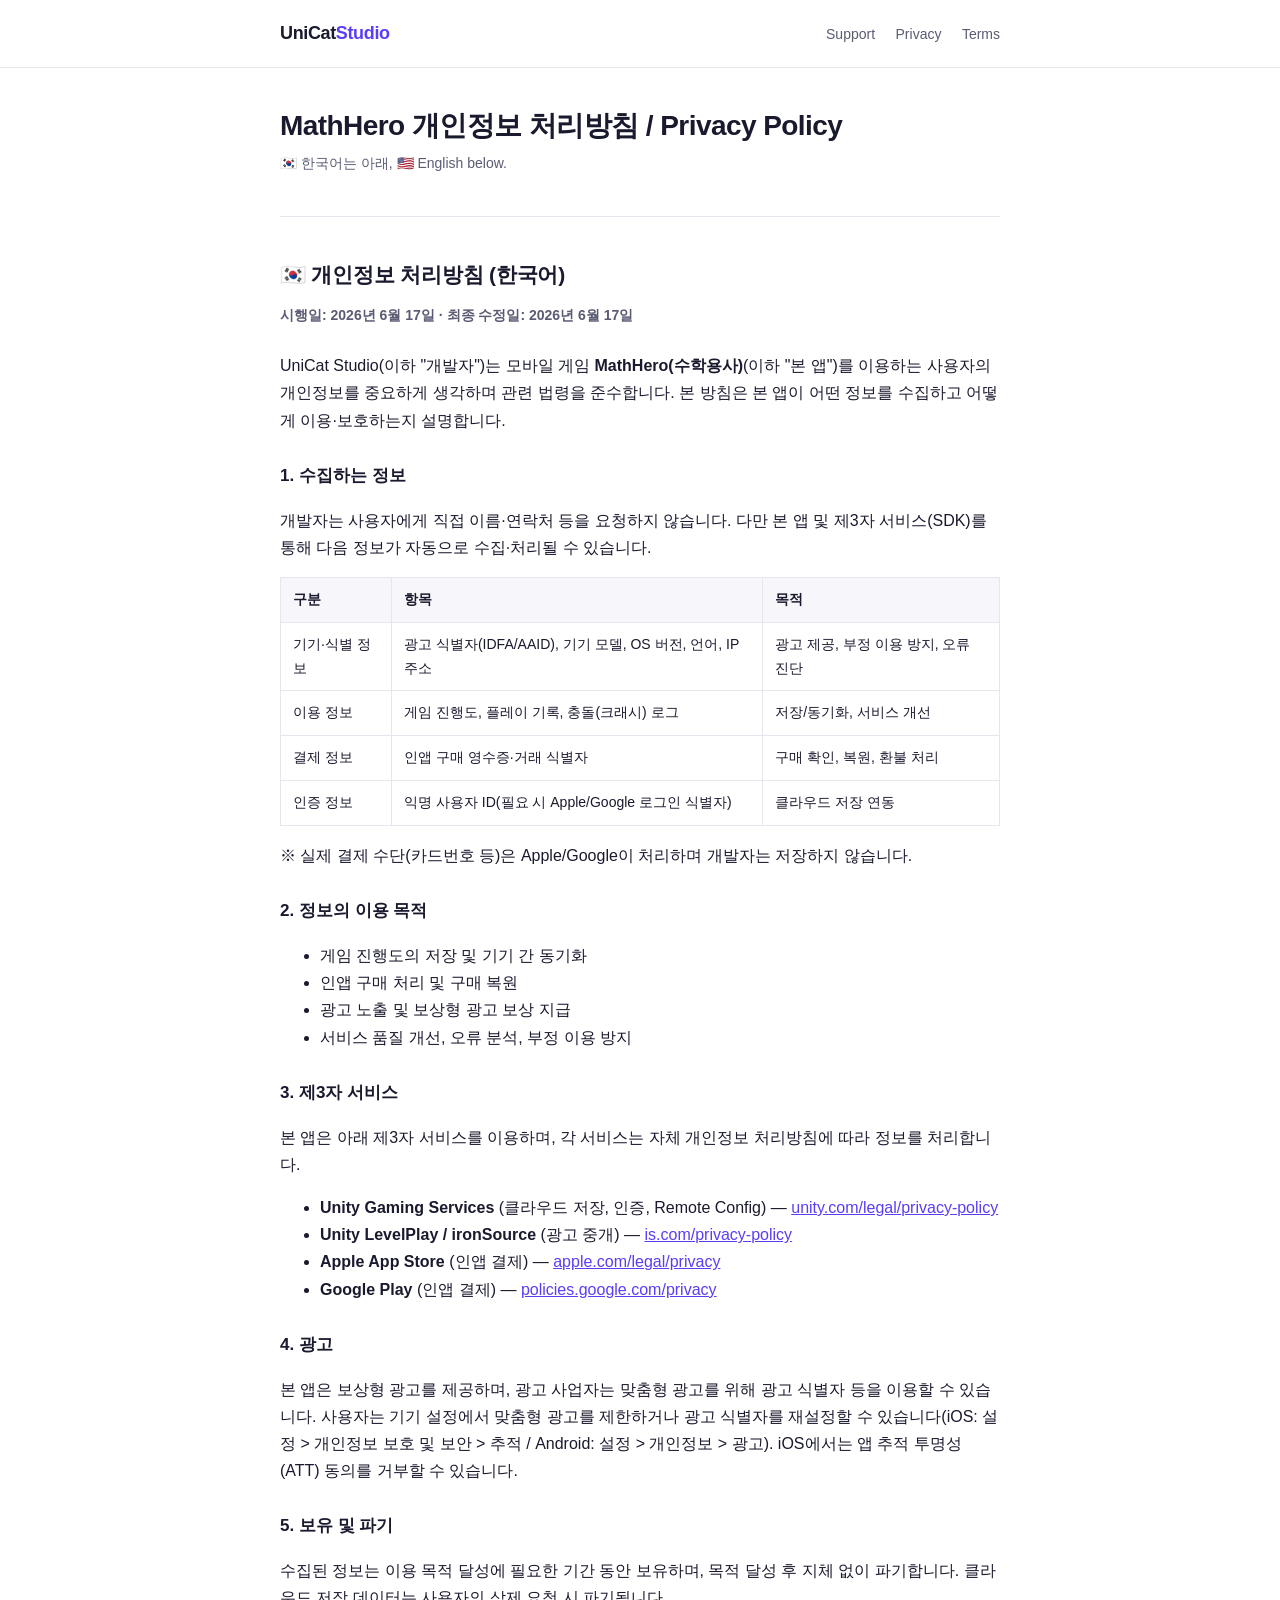
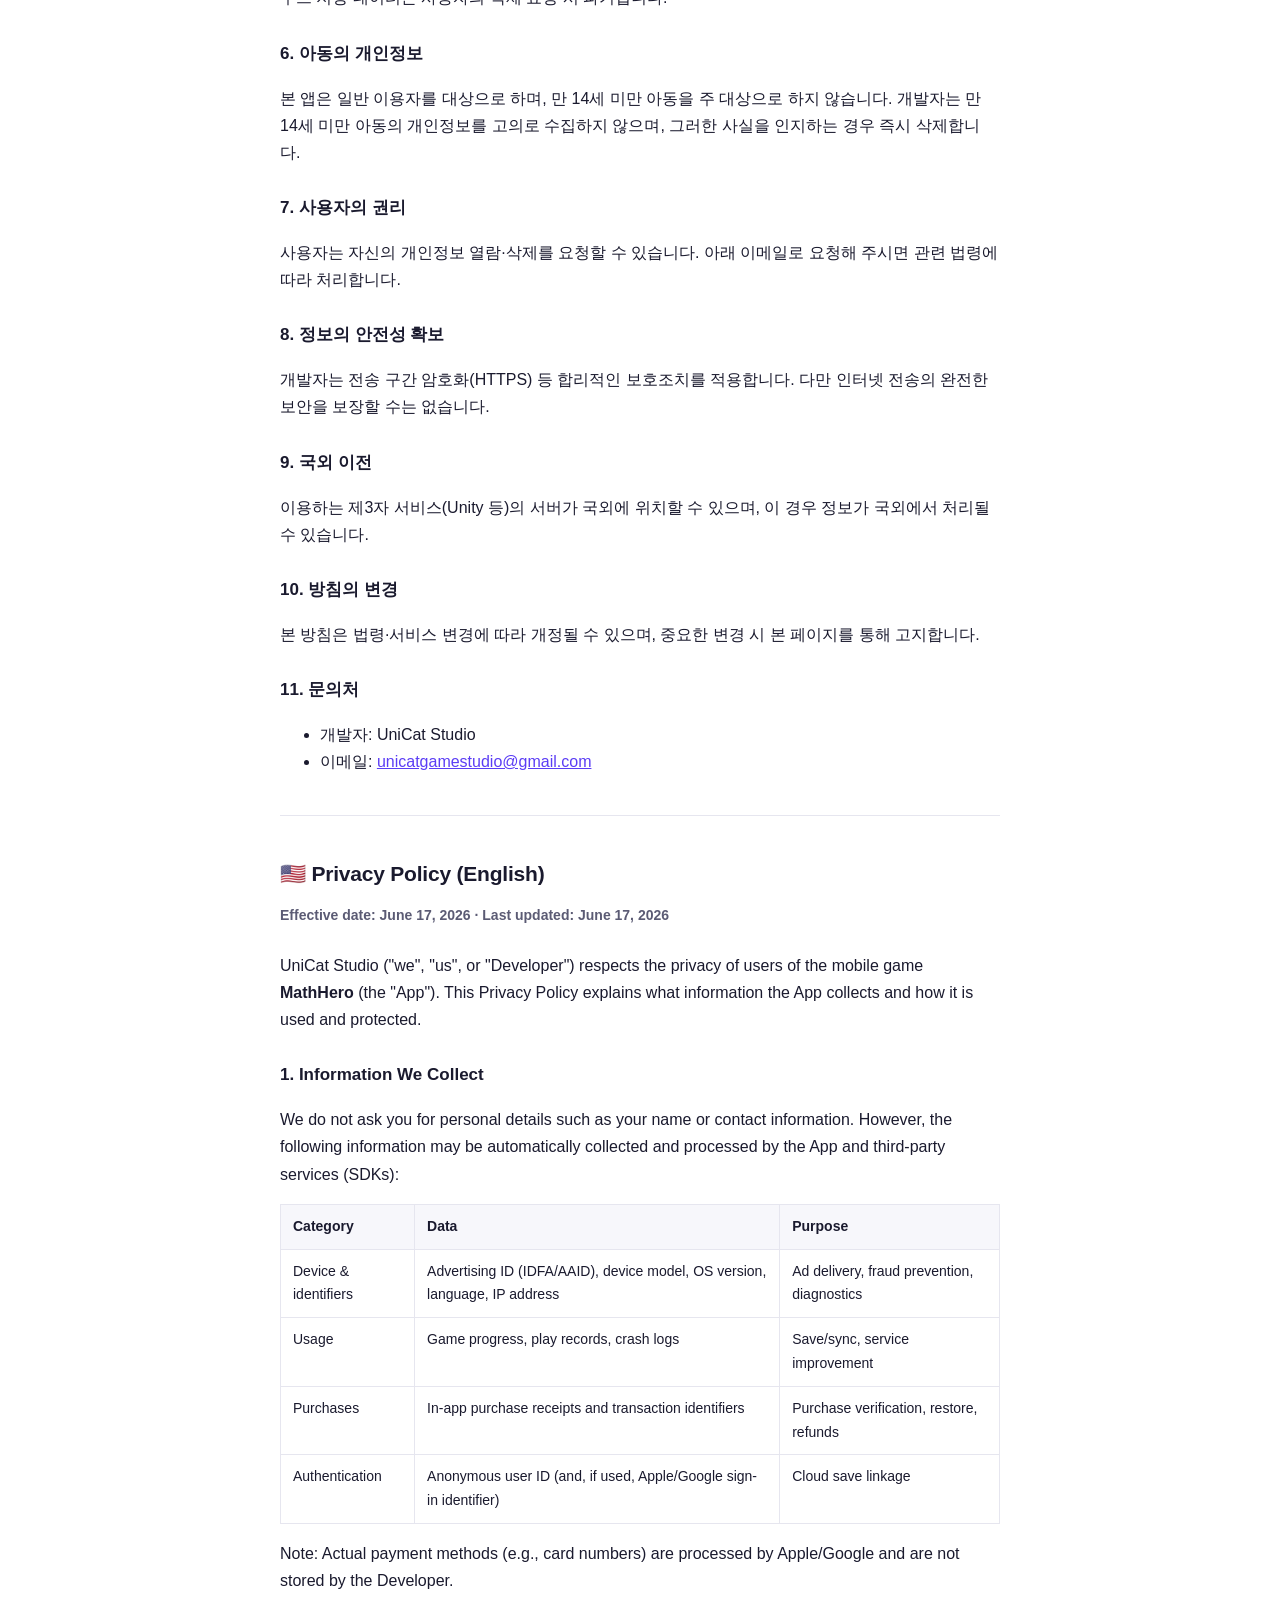
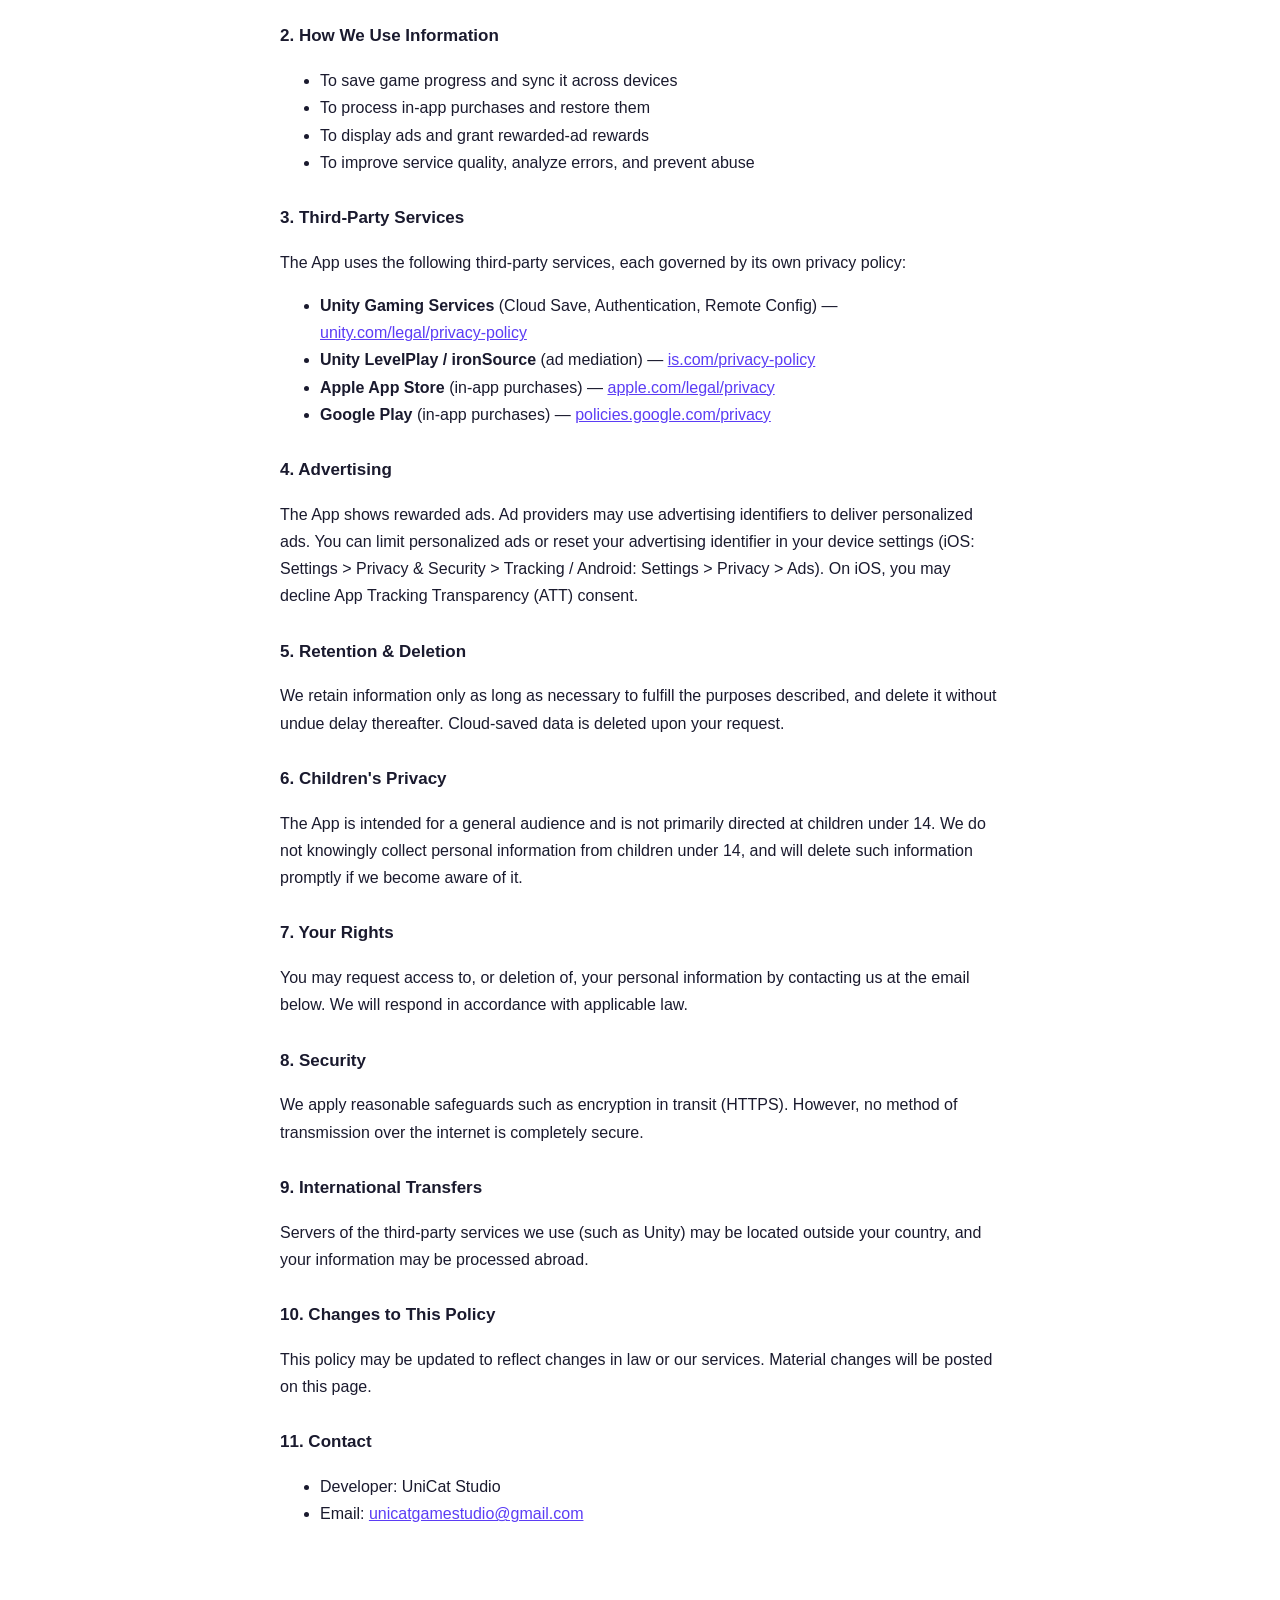
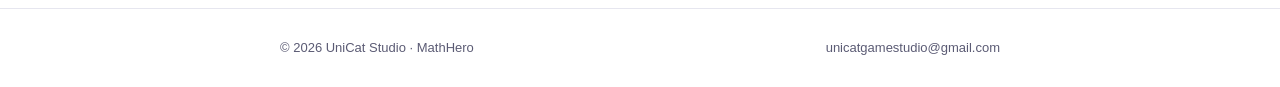
==== mathhero/privacy.html @ fc1dd63a "UniCat Studio 웹사이트 초기 배포 (스튜디오 홈 + MathHero 개인정보/약관/지원) Co-Authored-By: Claude Opus 4.8 <noreply@ant" ====
<!DOCTYPE html>
<html lang="ko">
<head>
  <meta charset="UTF-8">
  <meta name="viewport" content="width=device-width, initial-scale=1">
  <title>MathHero 개인정보 처리방침 / Privacy Policy</title>
  <meta name="description" content="Privacy Policy for MathHero by UniCat Studio.">
  <link rel="stylesheet" href="../style.css">
</head>
<body>
  <header class="site">
    <div class="wrap">
      <a class="brand" href="/">UniCat<span>Studio</span></a>
      <nav class="site">
        <a href="/mathhero/support.html">Support</a>
        <a href="/mathhero/privacy.html">Privacy</a>
        <a href="/mathhero/terms.html">Terms</a>
      </nav>
    </div>
  </header>

  <main>
    <div class="wrap">
      <h1>MathHero 개인정보 처리방침 / Privacy Policy</h1>
      <blockquote>🇰🇷 한국어는 아래, 🇺🇸 English below.</blockquote>
      <hr>

      <h2>🇰🇷 개인정보 처리방침 (한국어)</h2>
      <p class="meta"><strong>시행일: 2026년 6월 17일 · 최종 수정일: 2026년 6월 17일</strong></p>
      <p>UniCat Studio(이하 "개발자")는 모바일 게임 <strong>MathHero(수학용사)</strong>(이하 "본 앱")를 이용하는 사용자의 개인정보를 중요하게 생각하며 관련 법령을 준수합니다. 본 방침은 본 앱이 어떤 정보를 수집하고 어떻게 이용·보호하는지 설명합니다.</p>

      <h3>1. 수집하는 정보</h3>
      <p>개발자는 사용자에게 직접 이름·연락처 등을 요청하지 않습니다. 다만 본 앱 및 제3자 서비스(SDK)를 통해 다음 정보가 자동으로 수집·처리될 수 있습니다.</p>
      <table>
        <thead><tr><th>구분</th><th>항목</th><th>목적</th></tr></thead>
        <tbody>
          <tr><td>기기·식별 정보</td><td>광고 식별자(IDFA/AAID), 기기 모델, OS 버전, 언어, IP 주소</td><td>광고 제공, 부정 이용 방지, 오류 진단</td></tr>
          <tr><td>이용 정보</td><td>게임 진행도, 플레이 기록, 충돌(크래시) 로그</td><td>저장/동기화, 서비스 개선</td></tr>
          <tr><td>결제 정보</td><td>인앱 구매 영수증·거래 식별자</td><td>구매 확인, 복원, 환불 처리</td></tr>
          <tr><td>인증 정보</td><td>익명 사용자 ID(필요 시 Apple/Google 로그인 식별자)</td><td>클라우드 저장 연동</td></tr>
        </tbody>
      </table>
      <p>※ 실제 결제 수단(카드번호 등)은 Apple/Google이 처리하며 개발자는 저장하지 않습니다.</p>

      <h3>2. 정보의 이용 목적</h3>
      <ul>
        <li>게임 진행도의 저장 및 기기 간 동기화</li>
        <li>인앱 구매 처리 및 구매 복원</li>
        <li>광고 노출 및 보상형 광고 보상 지급</li>
        <li>서비스 품질 개선, 오류 분석, 부정 이용 방지</li>
      </ul>

      <h3>3. 제3자 서비스</h3>
      <p>본 앱은 아래 제3자 서비스를 이용하며, 각 서비스는 자체 개인정보 처리방침에 따라 정보를 처리합니다.</p>
      <ul>
        <li><strong>Unity Gaming Services</strong> (클라우드 저장, 인증, Remote Config) — <a href="https://unity.com/legal/privacy-policy">unity.com/legal/privacy-policy</a></li>
        <li><strong>Unity LevelPlay / ironSource</strong> (광고 중개) — <a href="https://www.is.com/privacy-policy/">is.com/privacy-policy</a></li>
        <li><strong>Apple App Store</strong> (인앱 결제) — <a href="https://www.apple.com/legal/privacy/">apple.com/legal/privacy</a></li>
        <li><strong>Google Play</strong> (인앱 결제) — <a href="https://policies.google.com/privacy">policies.google.com/privacy</a></li>
      </ul>

      <h3>4. 광고</h3>
      <p>본 앱은 보상형 광고를 제공하며, 광고 사업자는 맞춤형 광고를 위해 광고 식별자 등을 이용할 수 있습니다. 사용자는 기기 설정에서 맞춤형 광고를 제한하거나 광고 식별자를 재설정할 수 있습니다(iOS: 설정 &gt; 개인정보 보호 및 보안 &gt; 추적 / Android: 설정 &gt; 개인정보 &gt; 광고). iOS에서는 앱 추적 투명성(ATT) 동의를 거부할 수 있습니다.</p>

      <h3>5. 보유 및 파기</h3>
      <p>수집된 정보는 이용 목적 달성에 필요한 기간 동안 보유하며, 목적 달성 후 지체 없이 파기합니다. 클라우드 저장 데이터는 사용자의 삭제 요청 시 파기됩니다.</p>

      <h3>6. 아동의 개인정보</h3>
      <p>본 앱은 일반 이용자를 대상으로 하며, 만 14세 미만 아동을 주 대상으로 하지 않습니다. 개발자는 만 14세 미만 아동의 개인정보를 고의로 수집하지 않으며, 그러한 사실을 인지하는 경우 즉시 삭제합니다.</p>

      <h3>7. 사용자의 권리</h3>
      <p>사용자는 자신의 개인정보 열람·삭제를 요청할 수 있습니다. 아래 이메일로 요청해 주시면 관련 법령에 따라 처리합니다.</p>

      <h3>8. 정보의 안전성 확보</h3>
      <p>개발자는 전송 구간 암호화(HTTPS) 등 합리적인 보호조치를 적용합니다. 다만 인터넷 전송의 완전한 보안을 보장할 수는 없습니다.</p>

      <h3>9. 국외 이전</h3>
      <p>이용하는 제3자 서비스(Unity 등)의 서버가 국외에 위치할 수 있으며, 이 경우 정보가 국외에서 처리될 수 있습니다.</p>

      <h3>10. 방침의 변경</h3>
      <p>본 방침은 법령·서비스 변경에 따라 개정될 수 있으며, 중요한 변경 시 본 페이지를 통해 고지합니다.</p>

      <h3>11. 문의처</h3>
      <ul>
        <li>개발자: UniCat Studio</li>
        <li>이메일: <a href="mailto:unicatgamestudio@gmail.com">unicatgamestudio@gmail.com</a></li>
      </ul>

      <hr>

      <h2>🇺🇸 Privacy Policy (English)</h2>
      <p class="meta"><strong>Effective date: June 17, 2026 · Last updated: June 17, 2026</strong></p>
      <p>UniCat Studio ("we", "us", or "Developer") respects the privacy of users of the mobile game <strong>MathHero</strong> (the "App"). This Privacy Policy explains what information the App collects and how it is used and protected.</p>

      <h3>1. Information We Collect</h3>
      <p>We do not ask you for personal details such as your name or contact information. However, the following information may be automatically collected and processed by the App and third-party services (SDKs):</p>
      <table>
        <thead><tr><th>Category</th><th>Data</th><th>Purpose</th></tr></thead>
        <tbody>
          <tr><td>Device &amp; identifiers</td><td>Advertising ID (IDFA/AAID), device model, OS version, language, IP address</td><td>Ad delivery, fraud prevention, diagnostics</td></tr>
          <tr><td>Usage</td><td>Game progress, play records, crash logs</td><td>Save/sync, service improvement</td></tr>
          <tr><td>Purchases</td><td>In-app purchase receipts and transaction identifiers</td><td>Purchase verification, restore, refunds</td></tr>
          <tr><td>Authentication</td><td>Anonymous user ID (and, if used, Apple/Google sign-in identifier)</td><td>Cloud save linkage</td></tr>
        </tbody>
      </table>
      <p>Note: Actual payment methods (e.g., card numbers) are processed by Apple/Google and are not stored by the Developer.</p>

      <h3>2. How We Use Information</h3>
      <ul>
        <li>To save game progress and sync it across devices</li>
        <li>To process in-app purchases and restore them</li>
        <li>To display ads and grant rewarded-ad rewards</li>
        <li>To improve service quality, analyze errors, and prevent abuse</li>
      </ul>

      <h3>3. Third-Party Services</h3>
      <p>The App uses the following third-party services, each governed by its own privacy policy:</p>
      <ul>
        <li><strong>Unity Gaming Services</strong> (Cloud Save, Authentication, Remote Config) — <a href="https://unity.com/legal/privacy-policy">unity.com/legal/privacy-policy</a></li>
        <li><strong>Unity LevelPlay / ironSource</strong> (ad mediation) — <a href="https://www.is.com/privacy-policy/">is.com/privacy-policy</a></li>
        <li><strong>Apple App Store</strong> (in-app purchases) — <a href="https://www.apple.com/legal/privacy/">apple.com/legal/privacy</a></li>
        <li><strong>Google Play</strong> (in-app purchases) — <a href="https://policies.google.com/privacy">policies.google.com/privacy</a></li>
      </ul>

      <h3>4. Advertising</h3>
      <p>The App shows rewarded ads. Ad providers may use advertising identifiers to deliver personalized ads. You can limit personalized ads or reset your advertising identifier in your device settings (iOS: Settings &gt; Privacy &amp; Security &gt; Tracking / Android: Settings &gt; Privacy &gt; Ads). On iOS, you may decline App Tracking Transparency (ATT) consent.</p>

      <h3>5. Retention &amp; Deletion</h3>
      <p>We retain information only as long as necessary to fulfill the purposes described, and delete it without undue delay thereafter. Cloud-saved data is deleted upon your request.</p>

      <h3>6. Children's Privacy</h3>
      <p>The App is intended for a general audience and is not primarily directed at children under 14. We do not knowingly collect personal information from children under 14, and will delete such information promptly if we become aware of it.</p>

      <h3>7. Your Rights</h3>
      <p>You may request access to, or deletion of, your personal information by contacting us at the email below. We will respond in accordance with applicable law.</p>

      <h3>8. Security</h3>
      <p>We apply reasonable safeguards such as encryption in transit (HTTPS). However, no method of transmission over the internet is completely secure.</p>

      <h3>9. International Transfers</h3>
      <p>Servers of the third-party services we use (such as Unity) may be located outside your country, and your information may be processed abroad.</p>

      <h3>10. Changes to This Policy</h3>
      <p>This policy may be updated to reflect changes in law or our services. Material changes will be posted on this page.</p>

      <h3>11. Contact</h3>
      <ul>
        <li>Developer: UniCat Studio</li>
        <li>Email: <a href="mailto:unicatgamestudio@gmail.com">unicatgamestudio@gmail.com</a></li>
      </ul>
    </div>
  </main>

  <footer class="site">
    <div class="wrap">
      <span>© 2026 UniCat Studio · MathHero</span>
      <a href="mailto:unicatgamestudio@gmail.com">unicatgamestudio@gmail.com</a>
    </div>
  </footer>
</body>
</html>
---- style.css ----
/* UniCat Studio — 공통 스타일 (정적 사이트) */
:root {
  --bg: #ffffff;
  --fg: #1a1a2e;
  --muted: #5b5b74;
  --accent: #5b3df5;
  --border: #e6e6ef;
  --card: #f7f7fb;
  --max: 760px;
}
@media (prefers-color-scheme: dark) {
  :root {
    --bg: #0f0f1a;
    --fg: #ececf4;
    --muted: #a0a0b8;
    --accent: #9d8bff;
    --border: #26263a;
    --card: #17172a;
  }
}
* { box-sizing: border-box; }
html { -webkit-text-size-adjust: 100%; }
body {
  margin: 0;
  background: var(--bg);
  color: var(--fg);
  font-family: -apple-system, BlinkMacSystemFont, "Segoe UI", "Apple SD Gothic Neo",
    "Malgun Gothic", Roboto, sans-serif;
  line-height: 1.7;
  font-size: 16px;
}
.wrap { max-width: var(--max); margin: 0 auto; padding: 0 20px; }

/* 헤더 */
header.site {
  border-bottom: 1px solid var(--border);
  padding: 18px 0;
  position: sticky; top: 0;
  background: color-mix(in srgb, var(--bg) 88%, transparent);
  backdrop-filter: saturate(1.4) blur(8px);
  z-index: 10;
}
header.site .wrap { display: flex; align-items: center; justify-content: space-between; gap: 16px; }
.brand { font-weight: 800; letter-spacing: -0.02em; color: var(--fg); text-decoration: none; font-size: 18px; }
.brand span { color: var(--accent); }
nav.site a { color: var(--muted); text-decoration: none; margin-left: 16px; font-size: 14px; }
nav.site a:hover { color: var(--accent); }

/* 본문 */
main { padding: 40px 0 64px; }
h1 { font-size: 28px; line-height: 1.3; letter-spacing: -0.02em; margin: 0 0 8px; }
h2 { font-size: 21px; margin: 40px 0 12px; letter-spacing: -0.01em; }
h3 { font-size: 17px; margin: 28px 0 8px; }
p, li { color: var(--fg); }
a { color: var(--accent); }
.meta { color: var(--muted); font-size: 14px; margin: 0 0 24px; }
hr { border: none; border-top: 1px solid var(--border); margin: 40px 0; }
table { width: 100%; border-collapse: collapse; margin: 16px 0; font-size: 14px; display: block; overflow-x: auto; }
th, td { border: 1px solid var(--border); padding: 10px 12px; text-align: left; vertical-align: top; }
th { background: var(--card); font-weight: 700; }
blockquote { margin: 0 0 24px; color: var(--muted); font-size: 14px; }
code { background: var(--card); padding: 1px 6px; border-radius: 5px; font-size: 0.9em; }

/* 랜딩 히어로 */
.hero { text-align: center; padding: 72px 0 48px; }
.hero h1 { font-size: 40px; }
.hero p { color: var(--muted); font-size: 18px; max-width: 520px; margin: 12px auto 0; }
.games { display: grid; gap: 16px; margin: 40px 0; }
.game-card {
  border: 1px solid var(--border); border-radius: 16px; padding: 24px; background: var(--card);
  text-decoration: none; color: var(--fg); display: block; transition: border-color .15s;
}
.game-card:hover { border-color: var(--accent); }
.game-card h3 { margin: 0 0 6px; font-size: 20px; }
.game-card p { margin: 0; color: var(--muted); font-size: 15px; }
.game-card .links { margin-top: 12px; font-size: 14px; }
.game-card .links a { margin-right: 14px; }

/* 푸터 */
footer.site { border-top: 1px solid var(--border); padding: 28px 0; color: var(--muted); font-size: 13px; }
footer.site .wrap { display: flex; flex-wrap: wrap; gap: 8px 20px; justify-content: space-between; }
footer.site a { color: var(--muted); text-decoration: none; }
footer.site a:hover { color: var(--accent); }
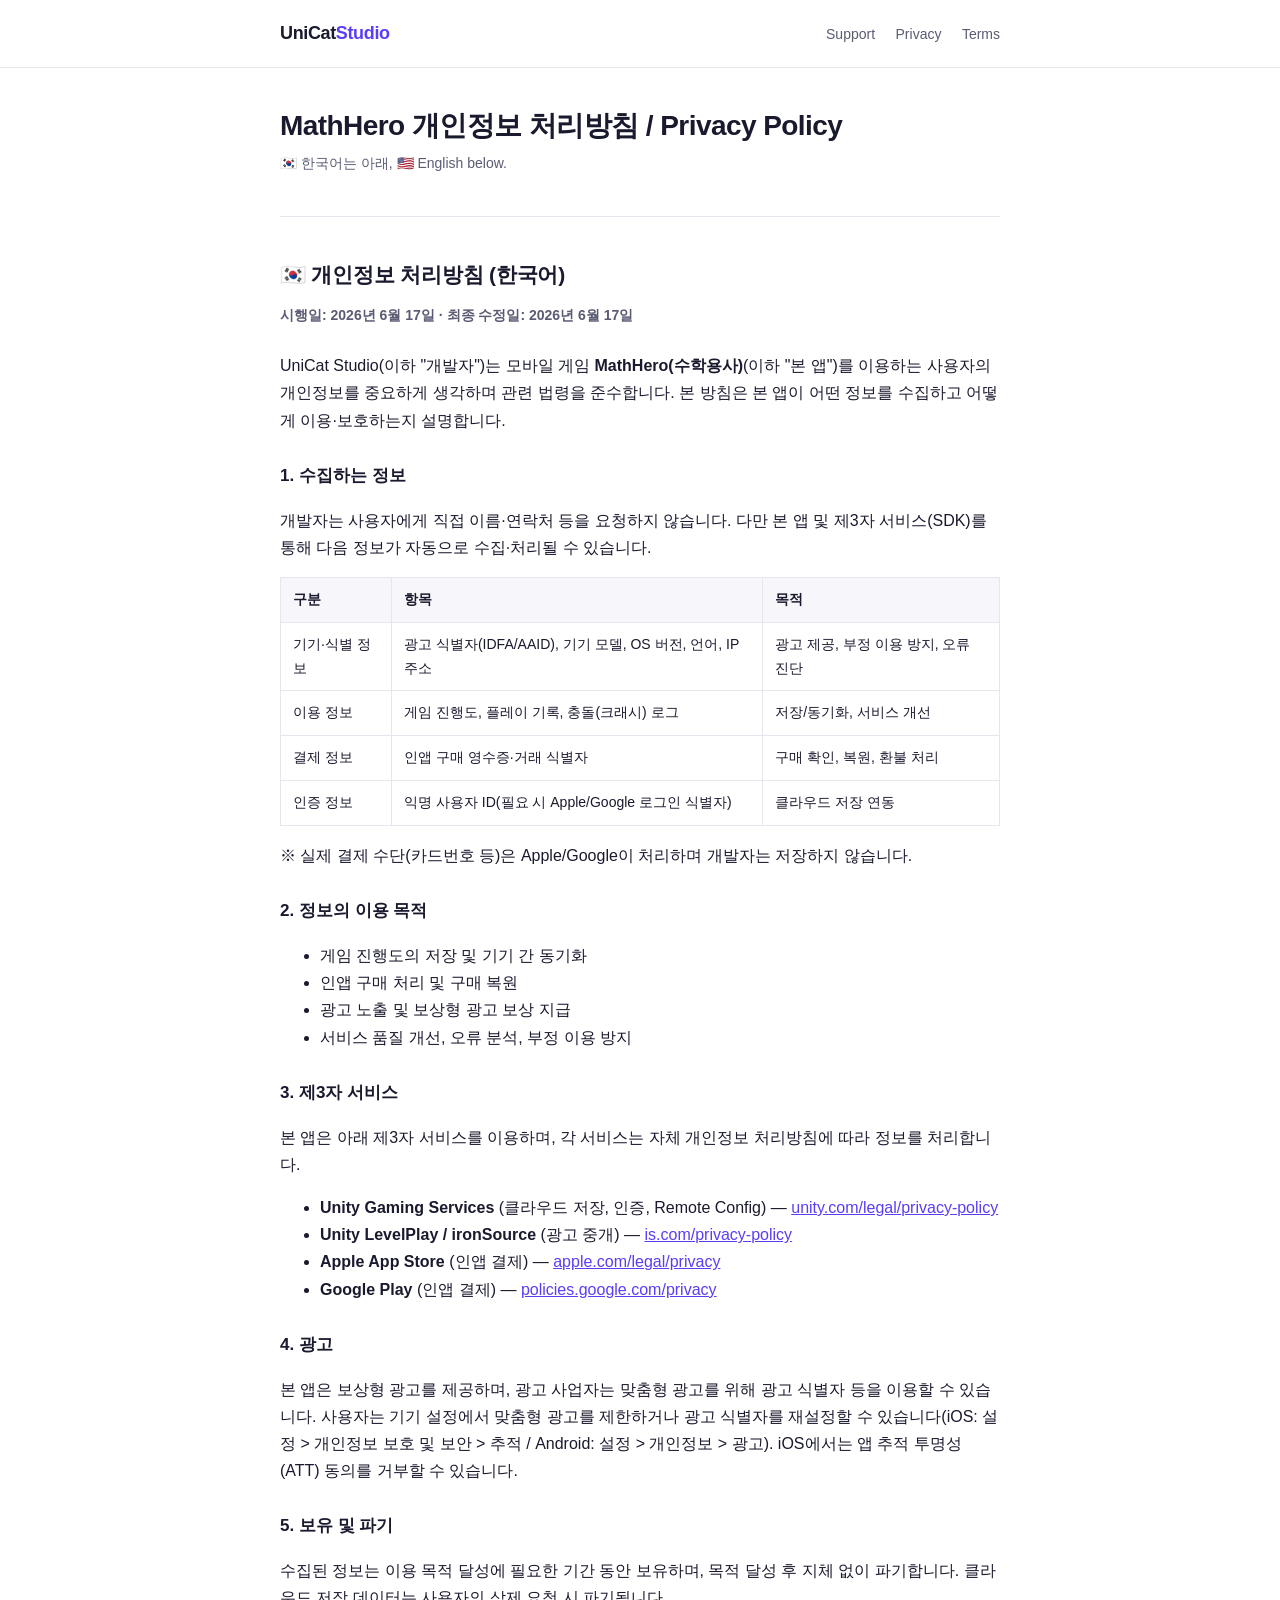
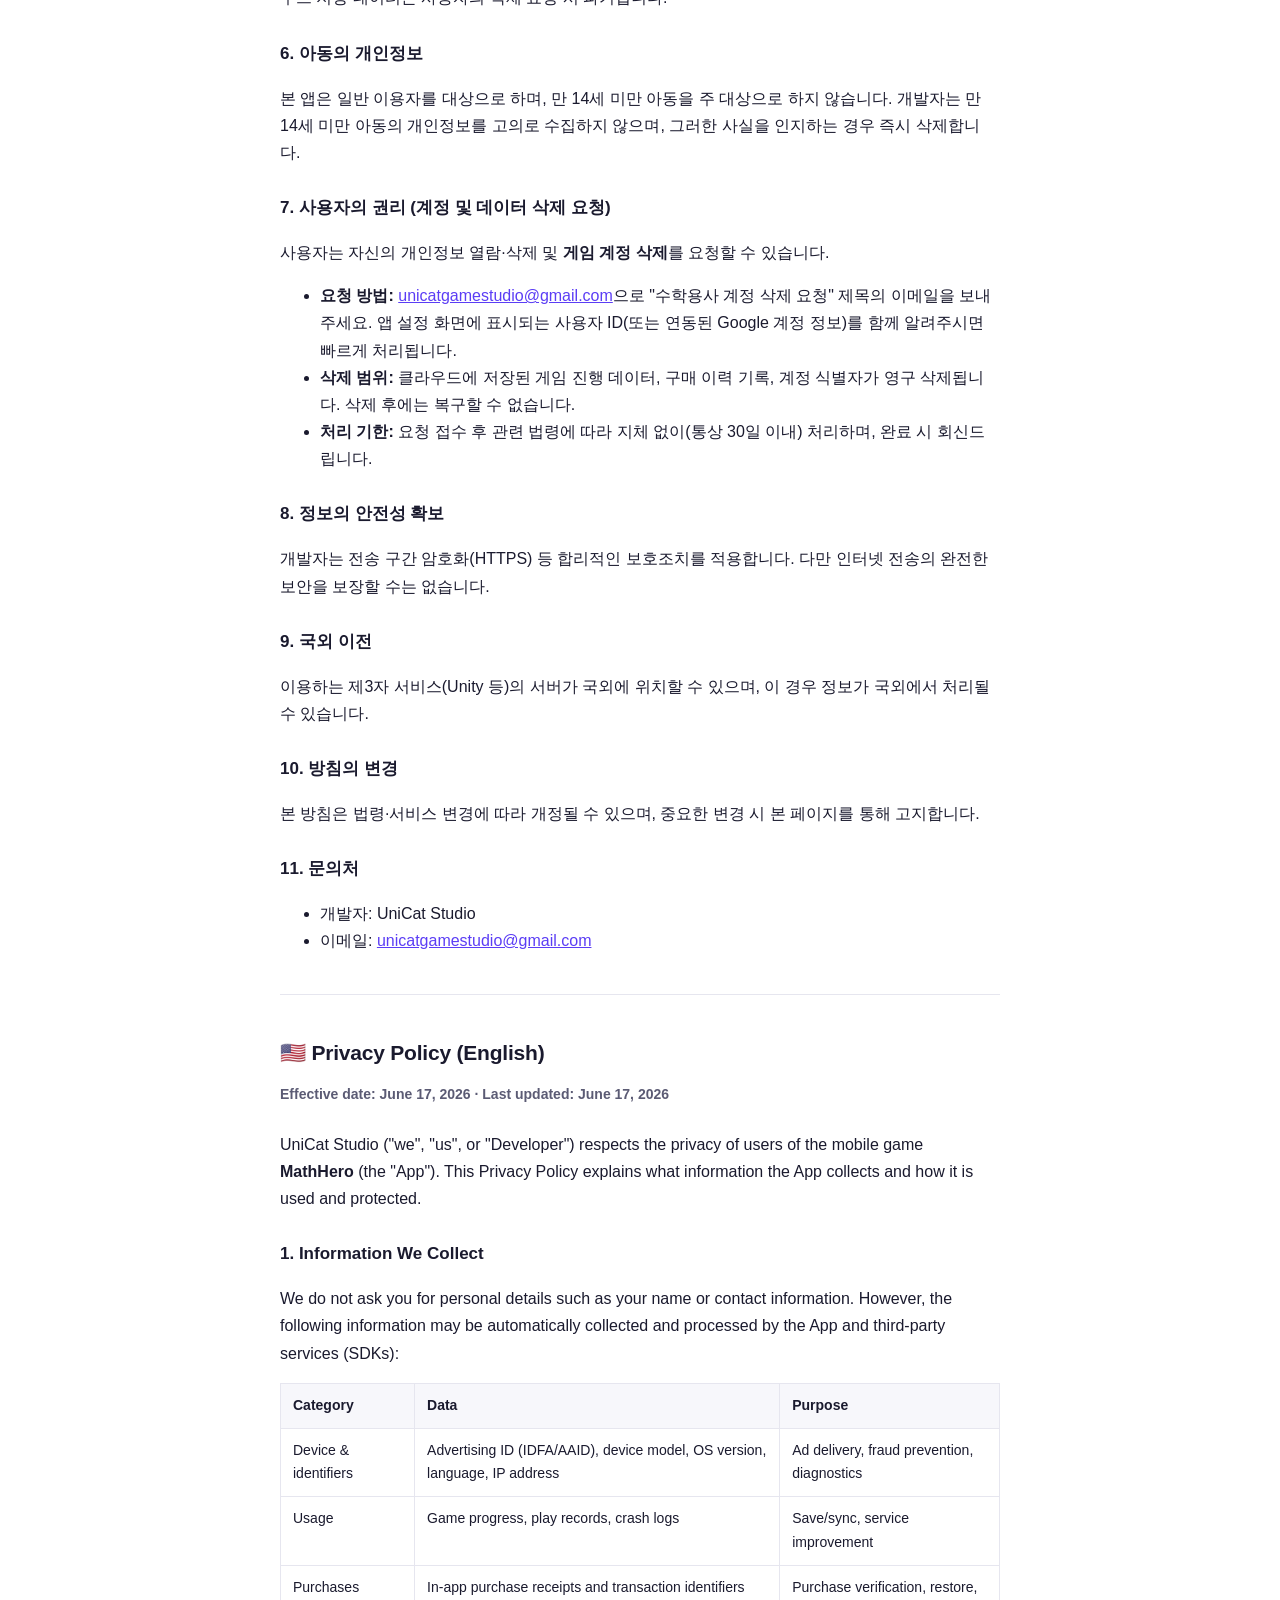
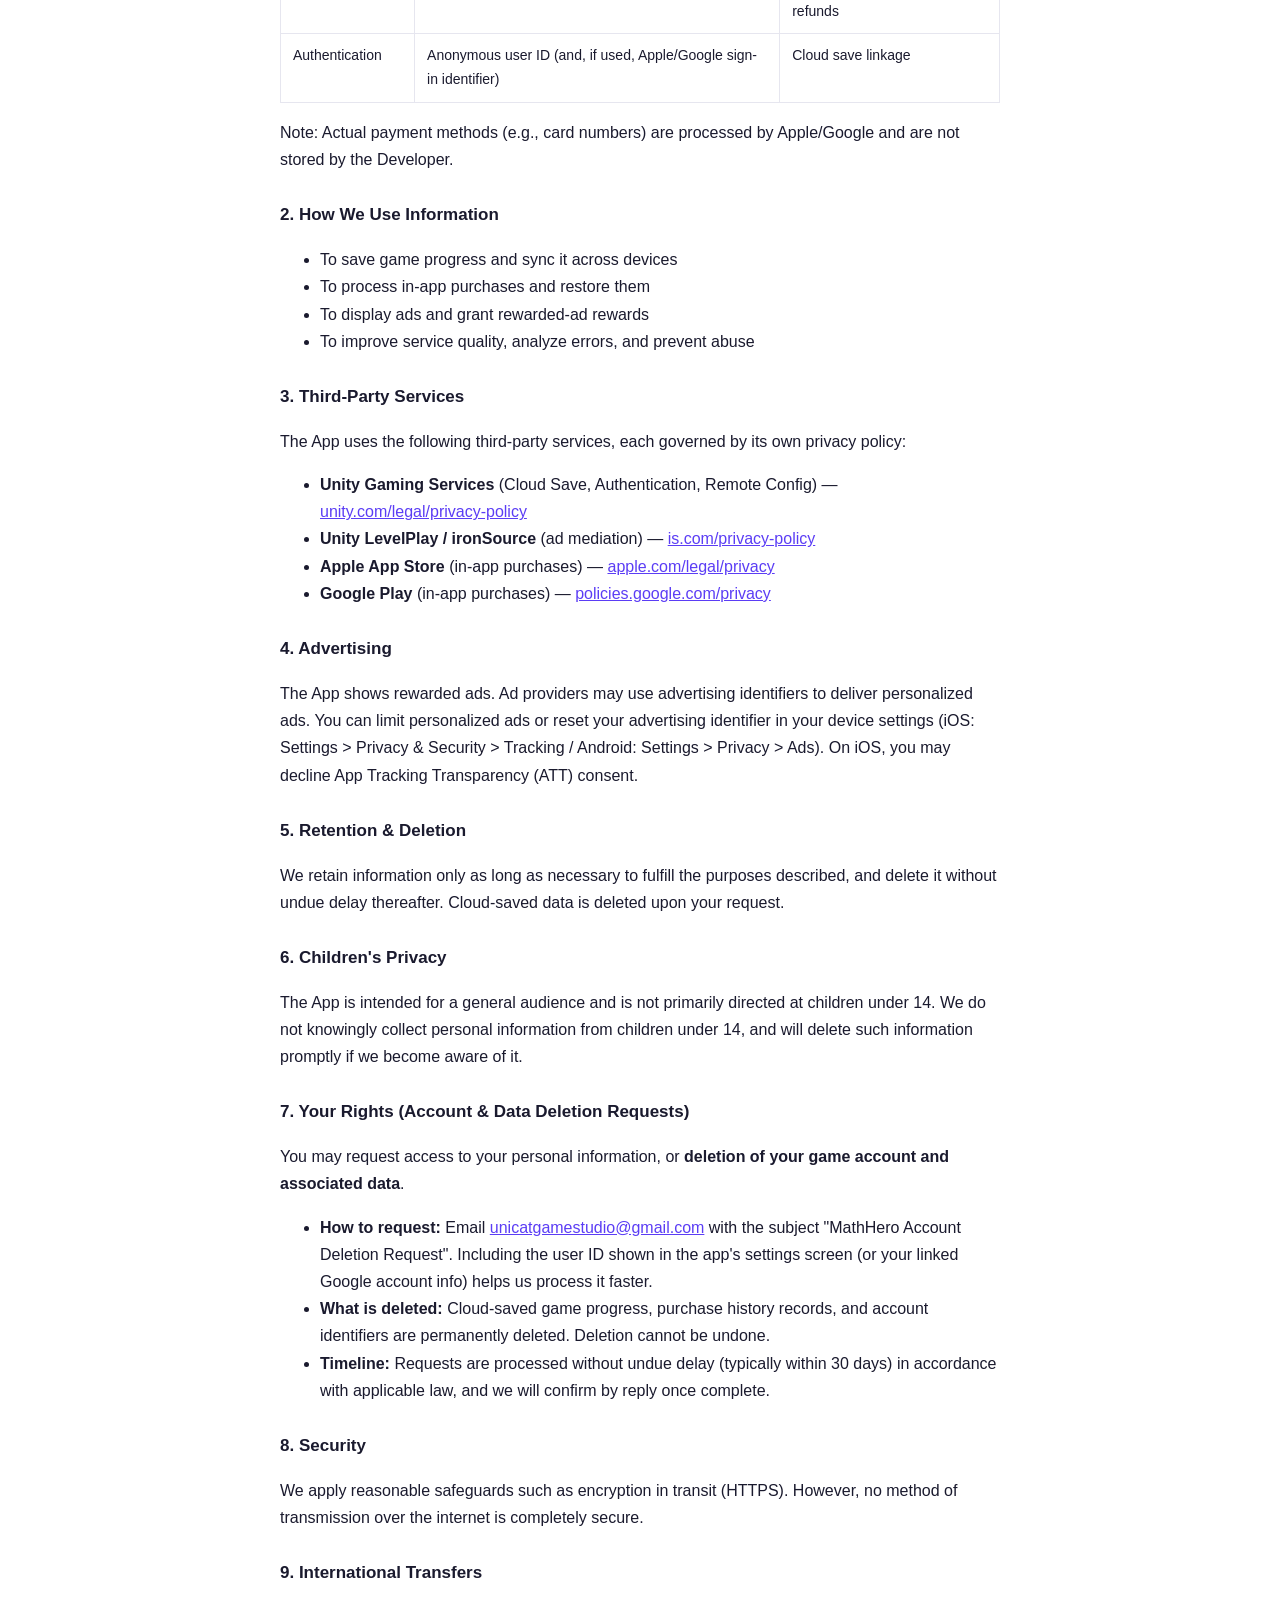
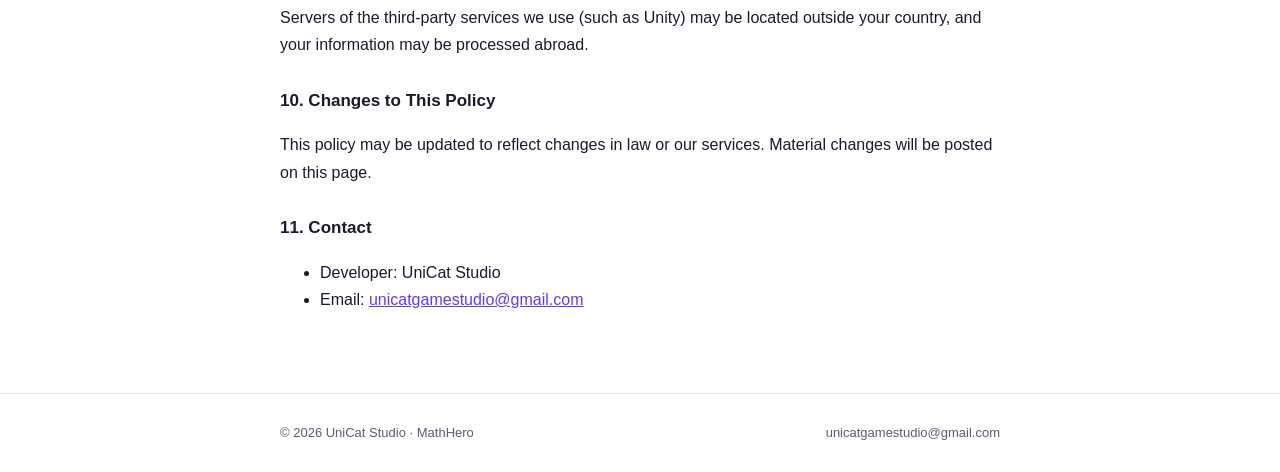
==== commit d2abc573: "MathHero 개인정보처리방침에 계정·데이터 삭제 요청 전용 섹션 추가 (KO/EN) Google Play 데이터 보안 폼의 계정 삭제 요청 URL 요건 대응 — #delete-" ====
--- a/mathhero/privacy.html
+++ b/mathhero/privacy.html
@@ -68,8 +68,13 @@
       <h3>6. 아동의 개인정보</h3>
       <p>본 앱은 일반 이용자를 대상으로 하며, 만 14세 미만 아동을 주 대상으로 하지 않습니다. 개발자는 만 14세 미만 아동의 개인정보를 고의로 수집하지 않으며, 그러한 사실을 인지하는 경우 즉시 삭제합니다.</p>
 
-      <h3>7. 사용자의 권리</h3>
-      <p>사용자는 자신의 개인정보 열람·삭제를 요청할 수 있습니다. 아래 이메일로 요청해 주시면 관련 법령에 따라 처리합니다.</p>
+      <h3 id="delete-account">7. 사용자의 권리 (계정 및 데이터 삭제 요청)</h3>
+      <p>사용자는 자신의 개인정보 열람·삭제 및 <strong>게임 계정 삭제</strong>를 요청할 수 있습니다.</p>
+      <ul>
+        <li><strong>요청 방법:</strong> <a href="mailto:unicatgamestudio@gmail.com">unicatgamestudio@gmail.com</a>으로 "수학용사 계정 삭제 요청" 제목의 이메일을 보내주세요. 앱 설정 화면에 표시되는 사용자 ID(또는 연동된 Google 계정 정보)를 함께 알려주시면 빠르게 처리됩니다.</li>
+        <li><strong>삭제 범위:</strong> 클라우드에 저장된 게임 진행 데이터, 구매 이력 기록, 계정 식별자가 영구 삭제됩니다. 삭제 후에는 복구할 수 없습니다.</li>
+        <li><strong>처리 기한:</strong> 요청 접수 후 관련 법령에 따라 지체 없이(통상 30일 이내) 처리하며, 완료 시 회신드립니다.</li>
+      </ul>
 
       <h3>8. 정보의 안전성 확보</h3>
       <p>개발자는 전송 구간 암호화(HTTPS) 등 합리적인 보호조치를 적용합니다. 다만 인터넷 전송의 완전한 보안을 보장할 수는 없습니다.</p>
@@ -131,8 +136,13 @@
       <h3>6. Children's Privacy</h3>
       <p>The App is intended for a general audience and is not primarily directed at children under 14. We do not knowingly collect personal information from children under 14, and will delete such information promptly if we become aware of it.</p>
 
-      <h3>7. Your Rights</h3>
-      <p>You may request access to, or deletion of, your personal information by contacting us at the email below. We will respond in accordance with applicable law.</p>
+      <h3 id="delete-account-en">7. Your Rights (Account &amp; Data Deletion Requests)</h3>
+      <p>You may request access to your personal information, or <strong>deletion of your game account and associated data</strong>.</p>
+      <ul>
+        <li><strong>How to request:</strong> Email <a href="mailto:unicatgamestudio@gmail.com">unicatgamestudio@gmail.com</a> with the subject "MathHero Account Deletion Request". Including the user ID shown in the app's settings screen (or your linked Google account info) helps us process it faster.</li>
+        <li><strong>What is deleted:</strong> Cloud-saved game progress, purchase history records, and account identifiers are permanently deleted. Deletion cannot be undone.</li>
+        <li><strong>Timeline:</strong> Requests are processed without undue delay (typically within 30 days) in accordance with applicable law, and we will confirm by reply once complete.</li>
+      </ul>
 
       <h3>8. Security</h3>
       <p>We apply reasonable safeguards such as encryption in transit (HTTPS). However, no method of transmission over the internet is completely secure.</p>
